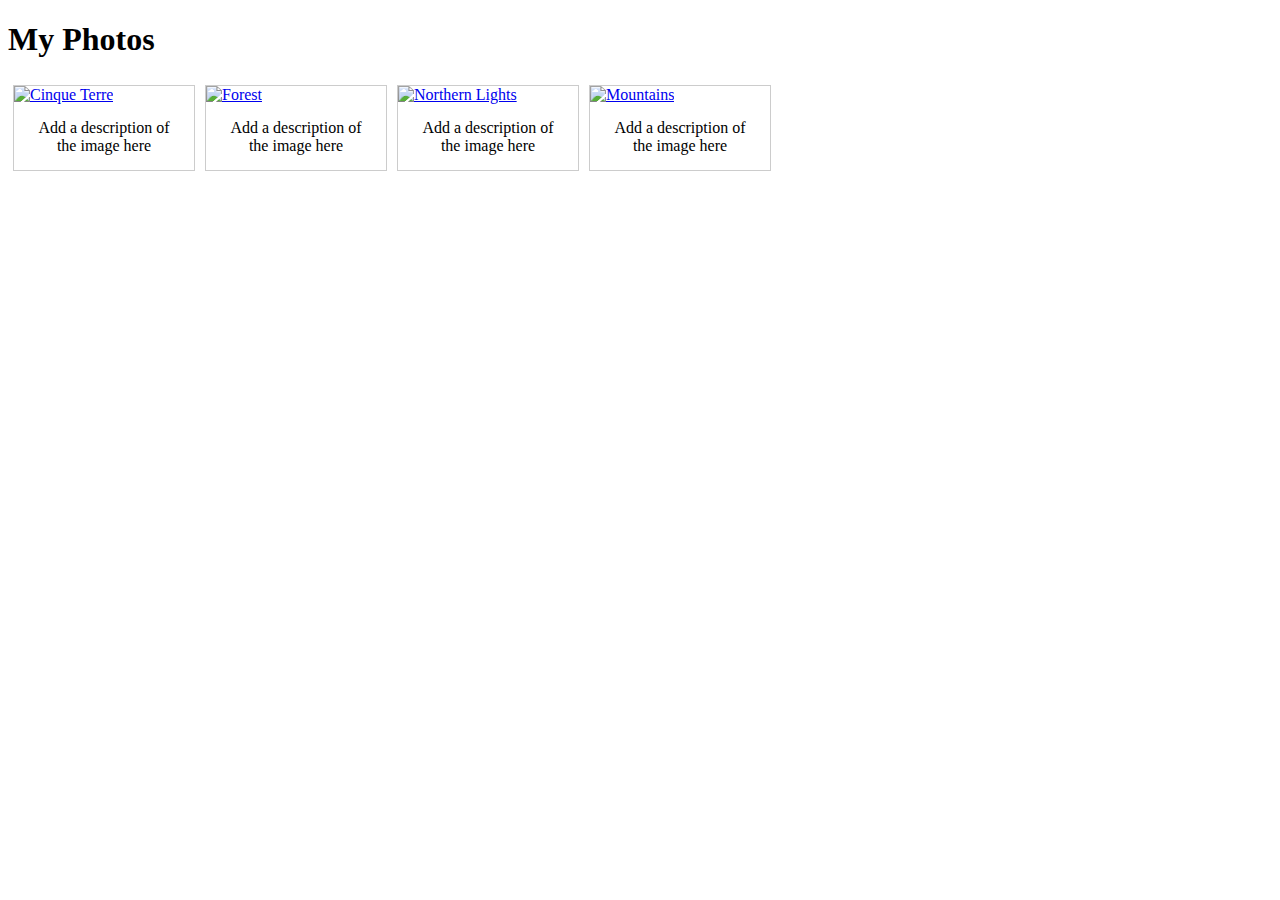
==== index.html @ 26763bb8 "created docs" ====
<!DOCTYPE html>
<html lang="en">

<head>
    <meta charset="UTF-8">
    <meta http-equiv="X-UA-Compatible" content="IE=edge">
    <meta name="viewport" content="width=device-width, initial-scale=1.0">
    <link rel="stylesheet" type="text/css" href="SASS/index.css">
    <title>Challenge</title>
</head>

<body>

    <header>
        <h1>My Photos</h1>
    </header>
    
    <div class="gallery">
        <a target="_blank" href="img_5terre.jpg">
          <img src="img_5terre.jpg" alt="Cinque Terre" width="600" height="400">
        </a>
        <div class="desc">Add a description of the image here</div>
      </div>
      
      <div class="gallery">
        <a target="_blank" href="img_forest.jpg">
          <img src="img_forest.jpg" alt="Forest" width="600" height="400">
        </a>
        <div class="desc">Add a description of the image here</div>
      </div>
      
      <div class="gallery">
        <a target="_blank" href="img_lights.jpg">
          <img src="img_lights.jpg" alt="Northern Lights" width="600" height="400">
        </a>
        <div class="desc">Add a description of the image here</div>
      </div>
      
      <div class="gallery">
        <a target="_blank" href="img_mountains.jpg">
          <img src="img_mountains.jpg" alt="Mountains" width="600" height="400">
        </a>
        <div class="desc">Add a description of the image here</div>
      </div>
    
</body>
</html>
---- SASS/index.css ----
div.gallery {
  margin: 5px;
  border: 1px solid #ccc;
  float: left;
  width: 180px;
}

div.gallery:hover {
  border: 1px solid #777;
}

div.gallery img {
  width: 100%;
  height: auto;
}

div.desc {
  padding: 15px;
  text-align: center;
}
/*# sourceMappingURL=index.css.map */
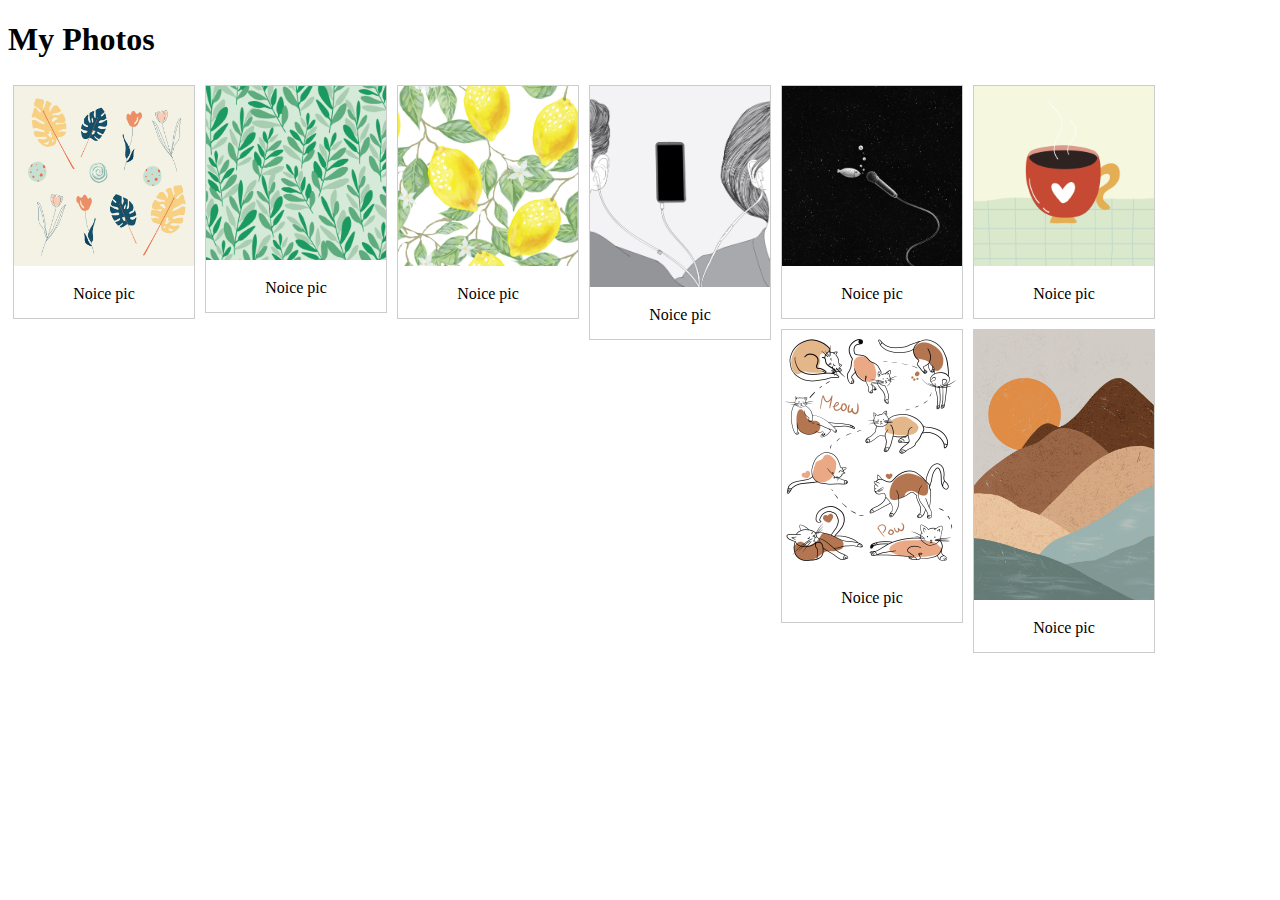
==== commit 86b0f660: "divs connected" ====
--- a/index.html
+++ b/index.html
@@ -6,6 +6,7 @@
     <meta http-equiv="X-UA-Compatible" content="IE=edge">
     <meta name="viewport" content="width=device-width, initial-scale=1.0">
     <link rel="stylesheet" type="text/css" href="SASS/index.css">
+    <link rel="icon" href="pics/camera.png">
     <title>Challenge</title>
 </head>
 
@@ -14,34 +15,66 @@
     <header>
         <h1>My Photos</h1>
     </header>
-    
-    <div class="gallery">
-        <a target="_blank" href="img_5terre.jpg">
-          <img src="img_5terre.jpg" alt="Cinque Terre" width="600" height="400">
-        </a>
-        <div class="desc">Add a description of the image here</div>
-      </div>
+
+    <div class="container">
+
+        <div class="photos">
+        
+          <img src="pics/1.png" alt="pic1" width="600" height="400">
+        
+        <div class="desc">Noice pic</div>
+        </div>
       
-      <div class="gallery">
-        <a target="_blank" href="img_forest.jpg">
-          <img src="img_forest.jpg" alt="Forest" width="600" height="400">
-        </a>
-        <div class="desc">Add a description of the image here</div>
-      </div>
+        <div class="photos">
+
+          <img src="pics/2.png" alt="Forest" width="600" height="400">
       
-      <div class="gallery">
-        <a target="_blank" href="img_lights.jpg">
-          <img src="img_lights.jpg" alt="Northern Lights" width="600" height="400">
-        </a>
-        <div class="desc">Add a description of the image here</div>
-      </div>
+        <div class="desc">Noice pic</div>
+        </div>
       
-      <div class="gallery">
-        <a target="_blank" href="img_mountains.jpg">
-          <img src="img_mountains.jpg" alt="Mountains" width="600" height="400">
-        </a>
-        <div class="desc">Add a description of the image here</div>
-      </div>
+        <div class="photos">
+        
+          <img src="pics/3.jpg" alt="Northern Lights" width="600" height="400">
+        
+        <div class="desc">Noice pic</div>
+        </div>
+      
+        <div class="photos">
+        
+          <img src="pics/4.jpg" alt="Mountains" width="600" height="400">
+        
+        <div class="desc">Noice pic</div>
+        </div>
+
+        <div class="photos">
+        
+        <img src="pics/5.jpg" alt="Mountains" width="600" height="400">
+      
+        <div class="desc">Noice pic</div>
+        </div>
+
+        <div class="photos">
+        
+        <img src="pics/6.jpg" alt="Mountains" width="600" height="400">
+      
+        <div class="desc">Noice pic</div>
+        </div>
+
+        <div class="photos">
+        
+        <img src="pics/7.jpg" alt="Mountains" width="600" height="400">
+      
+        <div class="desc">Noice pic</div>
+        </div>
+
+        <div class="photos">
+        
+        <img src="pics/8.jpg" alt="Mountains" width="600" height="400">
+      
+        <div class="desc">Noice pic</div>
+        </div>
+
+    </div>
     
 </body>
 </html>--- a/SASS/index.css
+++ b/SASS/index.css
@@ -1,15 +1,15 @@
-div.gallery {
+div.photos {
   margin: 5px;
   border: 1px solid #ccc;
   float: left;
   width: 180px;
 }
 
-div.gallery:hover {
+div.photos:hover {
   border: 1px solid #777;
 }
 
-div.gallery img {
+div.photos img {
   width: 100%;
   height: auto;
 }
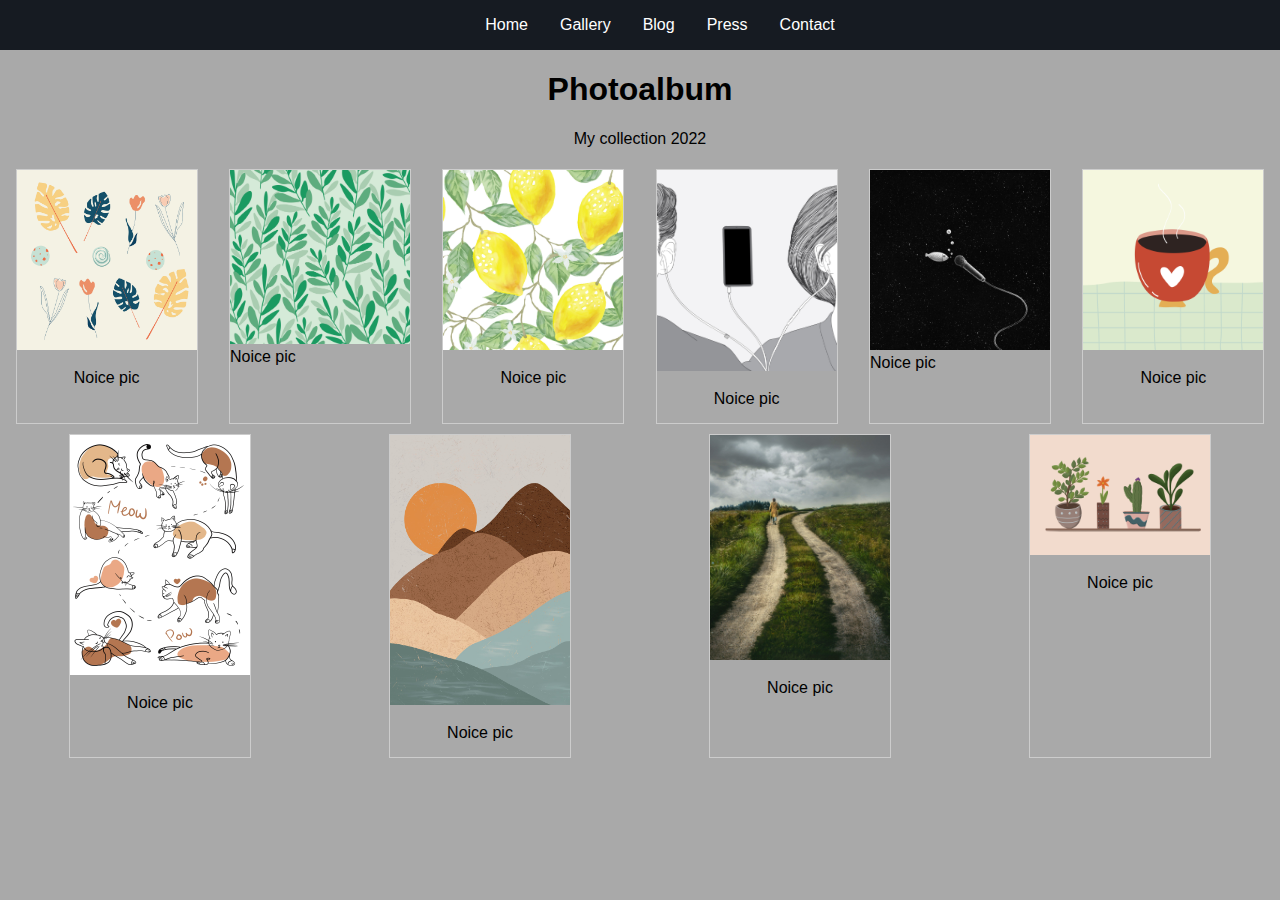
==== commit 45d4f849: "changed design" ====
--- a/index.html
+++ b/index.html
@@ -12,66 +12,92 @@
 
 <body>
 
+    <nav class="topnav">
+        <ul>
+          <li><a href="index.html">Home</a></li>
+          <li><a href="categories.html">Gallery</a></li>
+          <li><a href="content.html">Blog</a></li>
+          <li><a href="press.html">Press</a></li>
+          <li><a href="contact.html">Contact</a></li>
+        </ul>
+    </nav>
+
+
     <header>
-        <h1>My Photos</h1>
+        <h1>Photoalbum</h1>
+        <p>My collection 2022</p>
     </header>
 
     <div class="container">
 
         <div class="photos">
         
-          <img src="pics/1.png" alt="pic1" width="600" height="400">
+          <img src="pics/1.png" alt="#">
         
-        <div class="desc">Noice pic</div>
+        <div class="opinion">Noice pic</div>
         </div>
       
         <div class="photos">
 
-          <img src="pics/2.png" alt="Forest" width="600" height="400">
+          <img src="pics/2.png" alt="#">
       
         <div class="desc">Noice pic</div>
         </div>
       
         <div class="photos">
         
-          <img src="pics/3.jpg" alt="Northern Lights" width="600" height="400">
+          <img src="pics/3.jpg" alt="#">
         
-        <div class="desc">Noice pic</div>
+        <div class="opinion">Noice pic</div>
         </div>
       
         <div class="photos">
         
-          <img src="pics/4.jpg" alt="Mountains" width="600" height="400">
+          <img src="pics/4.jpg" alt="#">
         
-        <div class="desc">Noice pic</div>
+        <div class="opinion">Noice pic</div>
         </div>
 
         <div class="photos">
         
-        <img src="pics/5.jpg" alt="Mountains" width="600" height="400">
+        <img src="pics/5.jpg" alt="#">
       
         <div class="desc">Noice pic</div>
         </div>
 
         <div class="photos">
         
-        <img src="pics/6.jpg" alt="Mountains" width="600" height="400">
+        <img src="pics/6.jpg" alt="#">
       
-        <div class="desc">Noice pic</div>
+        <div class="opinion">Noice pic</div>
         </div>
 
         <div class="photos">
         
-        <img src="pics/7.jpg" alt="Mountains" width="600" height="400">
+        <img src="pics/7.jpg" alt="#">
       
-        <div class="desc">Noice pic</div>
+        <div class="opinion">Noice pic</div>
         </div>
 
         <div class="photos">
         
-        <img src="pics/8.jpg" alt="Mountains" width="600" height="400">
+        <img src="pics/8.jpg" alt="#">
       
-        <div class="desc">Noice pic</div>
+        <div class="opinion">Noice pic</div>
+        </div>
+
+        <div class="photos">
+        
+        <img src="pics/9.jpg" alt="#">
+          
+        <div class="opinion">Noice pic</div>
+        </div>
+
+        <div class="photos">
+        
+        <img src="pics/10.jpg" alt="#">
+          
+        <div class="opinion">Noice pic</div>
         </div>
 
     </div>
--- a/SASS/index.css
+++ b/SASS/index.css
@@ -1,21 +1,92 @@
-div.photos {
-  margin: 5px;
-  border: 1px solid #ccc;
-  float: left;
-  width: 180px;
+body {
+  margin: 0;
+  font-family: Verdana, Geneva, Tahoma, sans-serif;
+  background-color: darkgrey;
 }
 
-div.photos:hover {
+header {
+  text-align: center;
+}
+
+.topnav {
+  background-color: #161B22;
+}
+
+.topnav a {
+  color: white;
+}
+
+.topnav a:hover {
+  background-color: black;
+}
+
+.topnav a:visited {
+  color: grey;
+}
+
+.topnav ul {
+  display: -webkit-box;
+  display: -ms-flexbox;
+  display: flex;
+  -webkit-box-orient: horizontal;
+  -webkit-box-direction: normal;
+      -ms-flex-flow: row wrap;
+          flex-flow: row wrap;
+  -webkit-box-pack: center;
+      -ms-flex-pack: center;
+          justify-content: center;
+  -webkit-box-align: center;
+      -ms-flex-align: center;
+          align-items: center;
+  -ms-flex-preferred-size: auto;
+      flex-basis: auto;
+  margin: 0;
+  list-style: none;
+}
+
+.topnav ul li a {
+  text-decoration: none;
+  display: inline-block;
+  padding: 1em;
+  color: white;
+}
+
+.container {
+  display: -webkit-box;
+  display: -ms-flexbox;
+  display: flex;
+  -ms-flex-pack: distribute;
+      justify-content: space-around;
+  -ms-flex-wrap: wrap;
+      flex-wrap: wrap;
+  height: auto;
+}
+
+.container .photos {
+  float: left;
+  margin: 5px;
+  width: 180px;
+  border: 1px solid #ccc;
+}
+
+.container .photos:hover {
   border: 1px solid #777;
 }
 
-div.photos img {
+.container .photos img {
   width: 100%;
   height: auto;
 }
 
-div.desc {
+.container .opinion {
   padding: 15px;
   text-align: center;
 }
+
+/* div.photos {
+    
+    border: 1px solid #ccc;
+    
+    width: 180px;
+  } */
 /*# sourceMappingURL=index.css.map */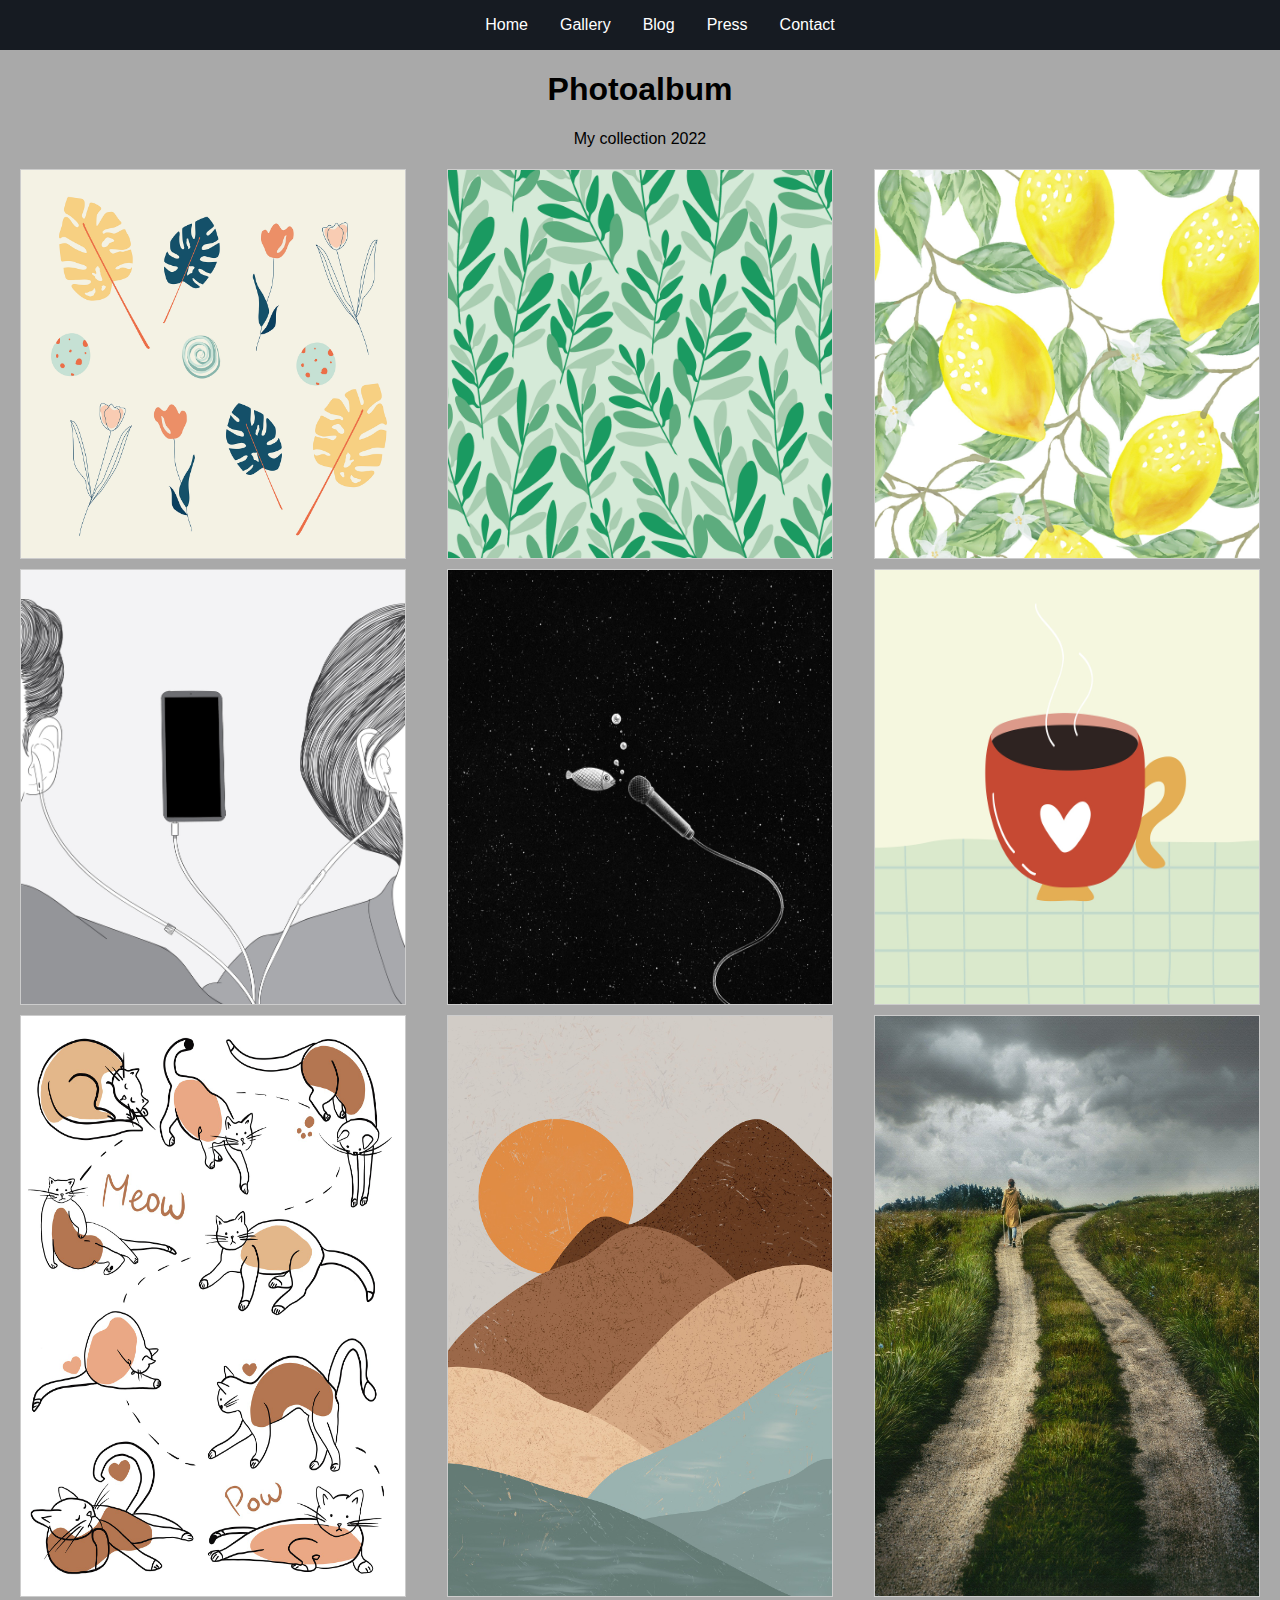
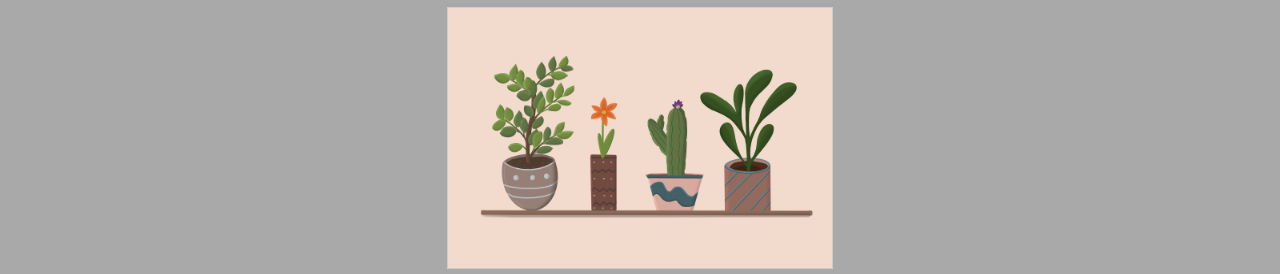
==== commit 5ad70098: "pic full size" ====
--- a/index.html
+++ b/index.html
@@ -33,71 +33,61 @@
         <div class="photos">
         
           <img src="pics/1.png" alt="#">
-        
-        <div class="opinion">Noice pic</div>
+
         </div>
       
         <div class="photos">
 
           <img src="pics/2.png" alt="#">
-      
-        <div class="desc">Noice pic</div>
+
         </div>
       
         <div class="photos">
         
           <img src="pics/3.jpg" alt="#">
-        
-        <div class="opinion">Noice pic</div>
+
         </div>
       
         <div class="photos">
         
           <img src="pics/4.jpg" alt="#">
-        
-        <div class="opinion">Noice pic</div>
+
         </div>
 
         <div class="photos">
         
         <img src="pics/5.jpg" alt="#">
       
-        <div class="desc">Noice pic</div>
         </div>
 
         <div class="photos">
         
         <img src="pics/6.jpg" alt="#">
       
-        <div class="opinion">Noice pic</div>
         </div>
 
         <div class="photos">
         
         <img src="pics/7.jpg" alt="#">
       
-        <div class="opinion">Noice pic</div>
         </div>
 
         <div class="photos">
         
         <img src="pics/8.jpg" alt="#">
       
-        <div class="opinion">Noice pic</div>
         </div>
 
         <div class="photos">
         
         <img src="pics/9.jpg" alt="#">
           
-        <div class="opinion">Noice pic</div>
         </div>
 
         <div class="photos">
         
         <img src="pics/10.jpg" alt="#">
           
-        <div class="opinion">Noice pic</div>
         </div>
 
     </div>
--- a/SASS/index.css
+++ b/SASS/index.css
@@ -63,9 +63,8 @@
 }
 
 .container .photos {
-  float: left;
   margin: 5px;
-  width: 180px;
+  width: 30%;
   border: 1px solid #ccc;
 }
 
@@ -75,7 +74,7 @@
 
 .container .photos img {
   width: 100%;
-  height: auto;
+  height: 100%;
 }
 
 .container .opinion {
@@ -83,10 +82,95 @@
   text-align: center;
 }
 
-/* div.photos {
-    
+@media screen and (min-width: 1025px) and (max-width: 1200px) {
+  .topnav {
+    width: 100%;
+  }
+  header h1 {
+    font-size: 120%;
+  }
+  header p {
+    font-size: 120%;
+  }
+  .photos {
+    margin: 5px;
+    width: 10%;
     border: 1px solid #ccc;
-    
-    width: 180px;
-  } */
+  }
+  .opinion {
+    font-size: 120%;
+  }
+}
+
+@media screen and (min-width: 769px) and (max-width: 1024px) {
+  .topnav {
+    -ms-flex-wrap: wrap;
+        flex-wrap: wrap;
+  }
+  .topnav a {
+    font-size: 120%;
+  }
+  header h1 {
+    font-size: 120%;
+  }
+  header p {
+    font-size: 120%;
+  }
+  .photos {
+    margin: 5px;
+    width: 30%;
+    border: 1px solid #ccc;
+  }
+  .opinion {
+    font-size: 120%;
+  }
+}
+
+@media screen and (min-width: 481px) and (max-width: 768px) {
+  .topnav {
+    -ms-flex-wrap: wrap;
+        flex-wrap: wrap;
+  }
+  .topnav a {
+    font-size: 80%;
+  }
+  header h1 {
+    font-size: 80%;
+  }
+  header p {
+    font-size: 80%;
+  }
+  .photos {
+    margin: 5px;
+    width: 50%;
+    border: 1px solid #ccc;
+  }
+  .opinion {
+    font-size: 80%;
+  }
+}
+
+@media screen and (max-width: 480px) {
+  .topnav {
+    -ms-flex-wrap: wrap;
+        flex-wrap: wrap;
+  }
+  .topnav a {
+    font-size: 30%;
+  }
+  header h1 {
+    font-size: 30%;
+  }
+  header p {
+    font-size: 30%;
+  }
+  .container {
+    margin: 5px;
+    width: 100%;
+    border: 1px solid #ccc;
+  }
+  .opinion {
+    font-size: 30%;
+  }
+}
 /*# sourceMappingURL=index.css.map */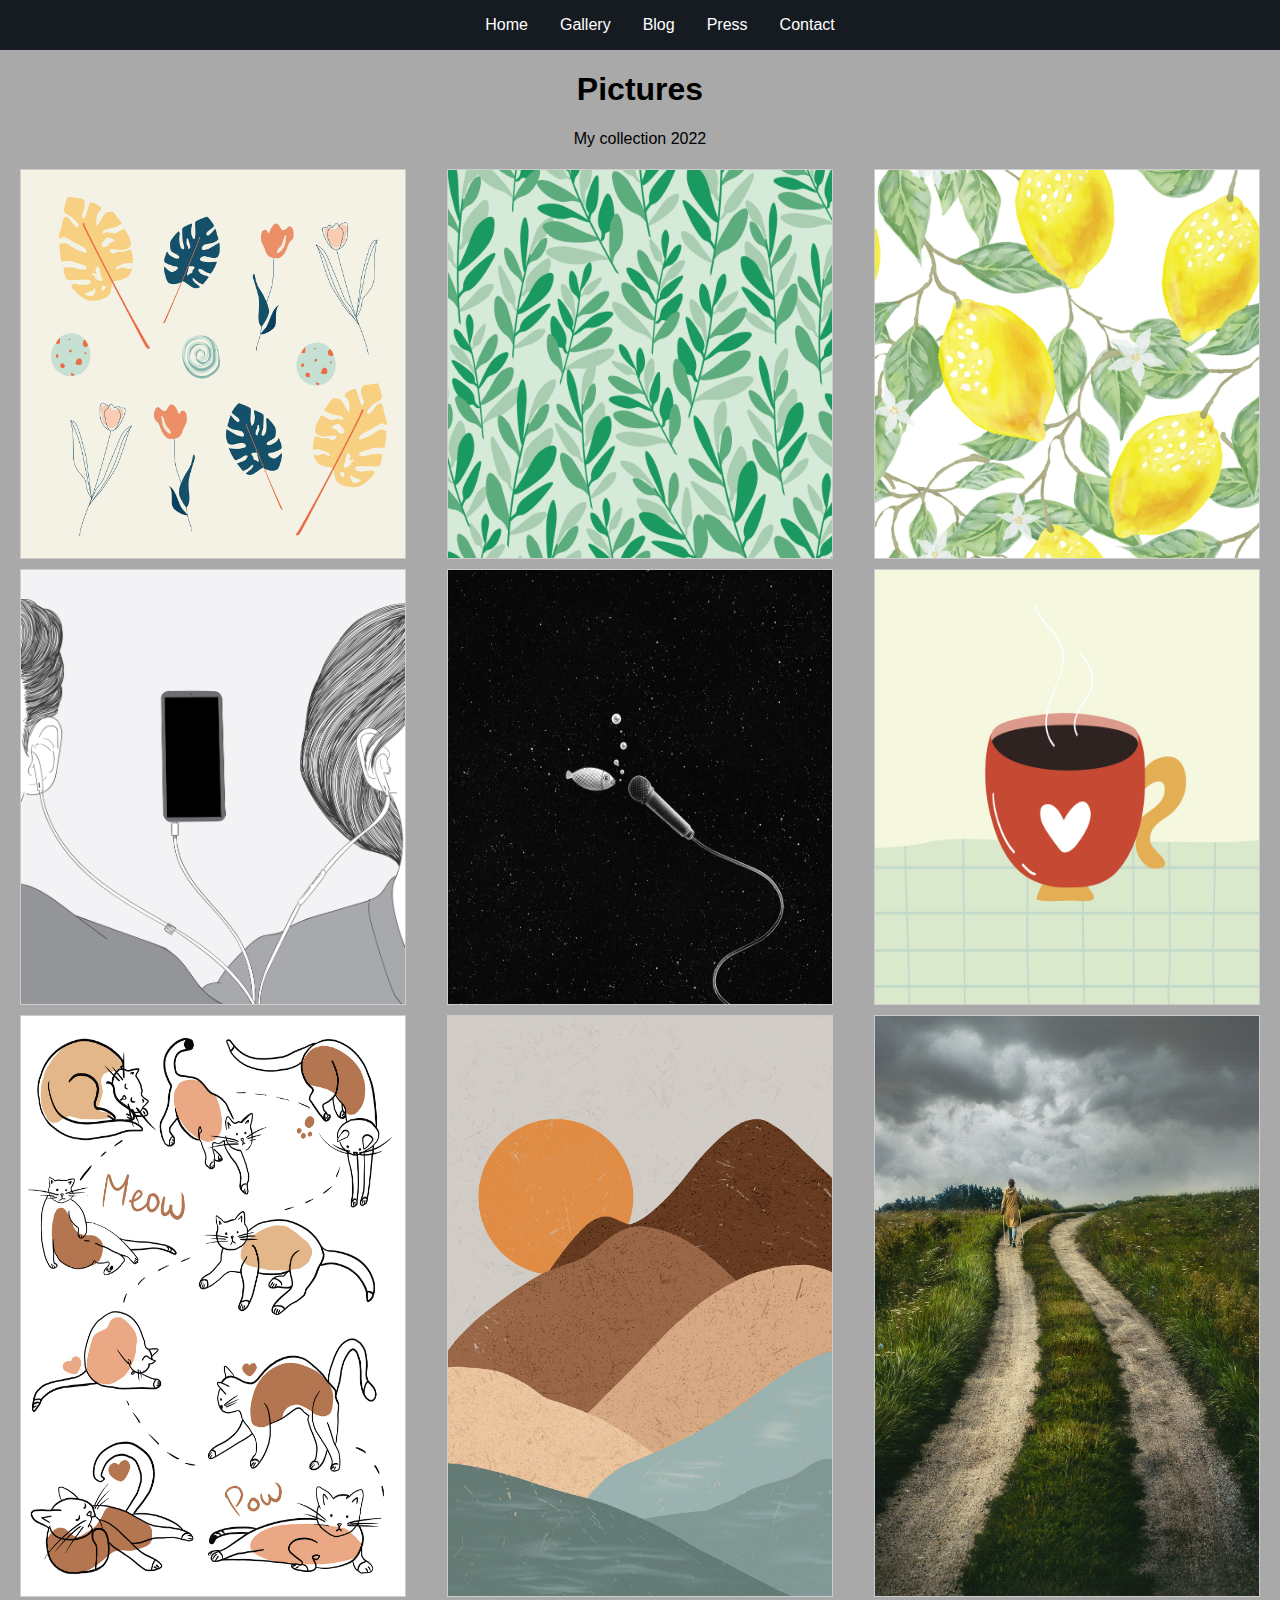
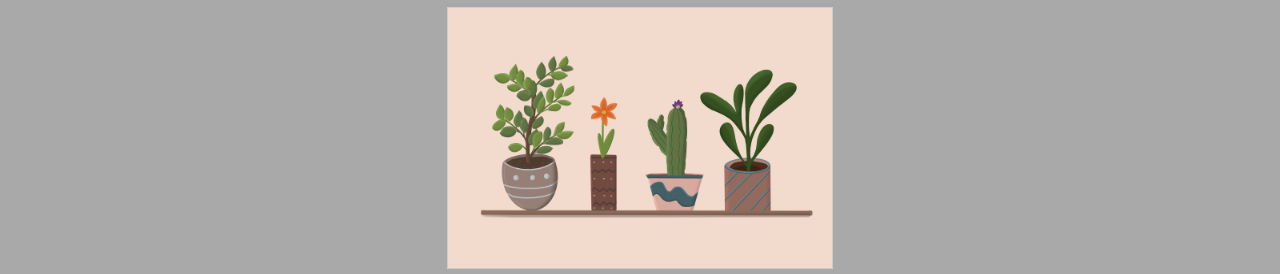
==== commit 9e6bf5d5: "font size changed" ====
--- a/index.html
+++ b/index.html
@@ -14,17 +14,17 @@
 
     <nav class="topnav">
         <ul>
-          <li><a href="index.html">Home</a></li>
-          <li><a href="categories.html">Gallery</a></li>
-          <li><a href="content.html">Blog</a></li>
-          <li><a href="press.html">Press</a></li>
-          <li><a href="contact.html">Contact</a></li>
+          <li><a href="#">Home</a></li>
+          <li><a href="#">Gallery</a></li>
+          <li><a href="#">Blog</a></li>
+          <li><a href="#">Press</a></li>
+          <li><a href="#">Contact</a></li>
         </ul>
     </nav>
 
 
     <header>
-        <h1>Photoalbum</h1>
+        <h1>Pictures</h1>
         <p>My collection 2022</p>
     </header>
 
--- a/SASS/index.css
+++ b/SASS/index.css
@@ -69,17 +69,12 @@
 }
 
 .container .photos:hover {
-  border: 1px solid #777;
+  border: 1px solid #667072;
 }
 
 .container .photos img {
   width: 100%;
   height: 100%;
-}
-
-.container .opinion {
-  padding: 15px;
-  text-align: center;
 }
 
 @media screen and (min-width: 1025px) and (max-width: 1200px) {
@@ -145,9 +140,6 @@
     width: 50%;
     border: 1px solid #ccc;
   }
-  .opinion {
-    font-size: 80%;
-  }
 }
 
 @media screen and (max-width: 480px) {
@@ -169,8 +161,5 @@
     width: 100%;
     border: 1px solid #ccc;
   }
-  .opinion {
-    font-size: 30%;
-  }
 }
 /*# sourceMappingURL=index.css.map */